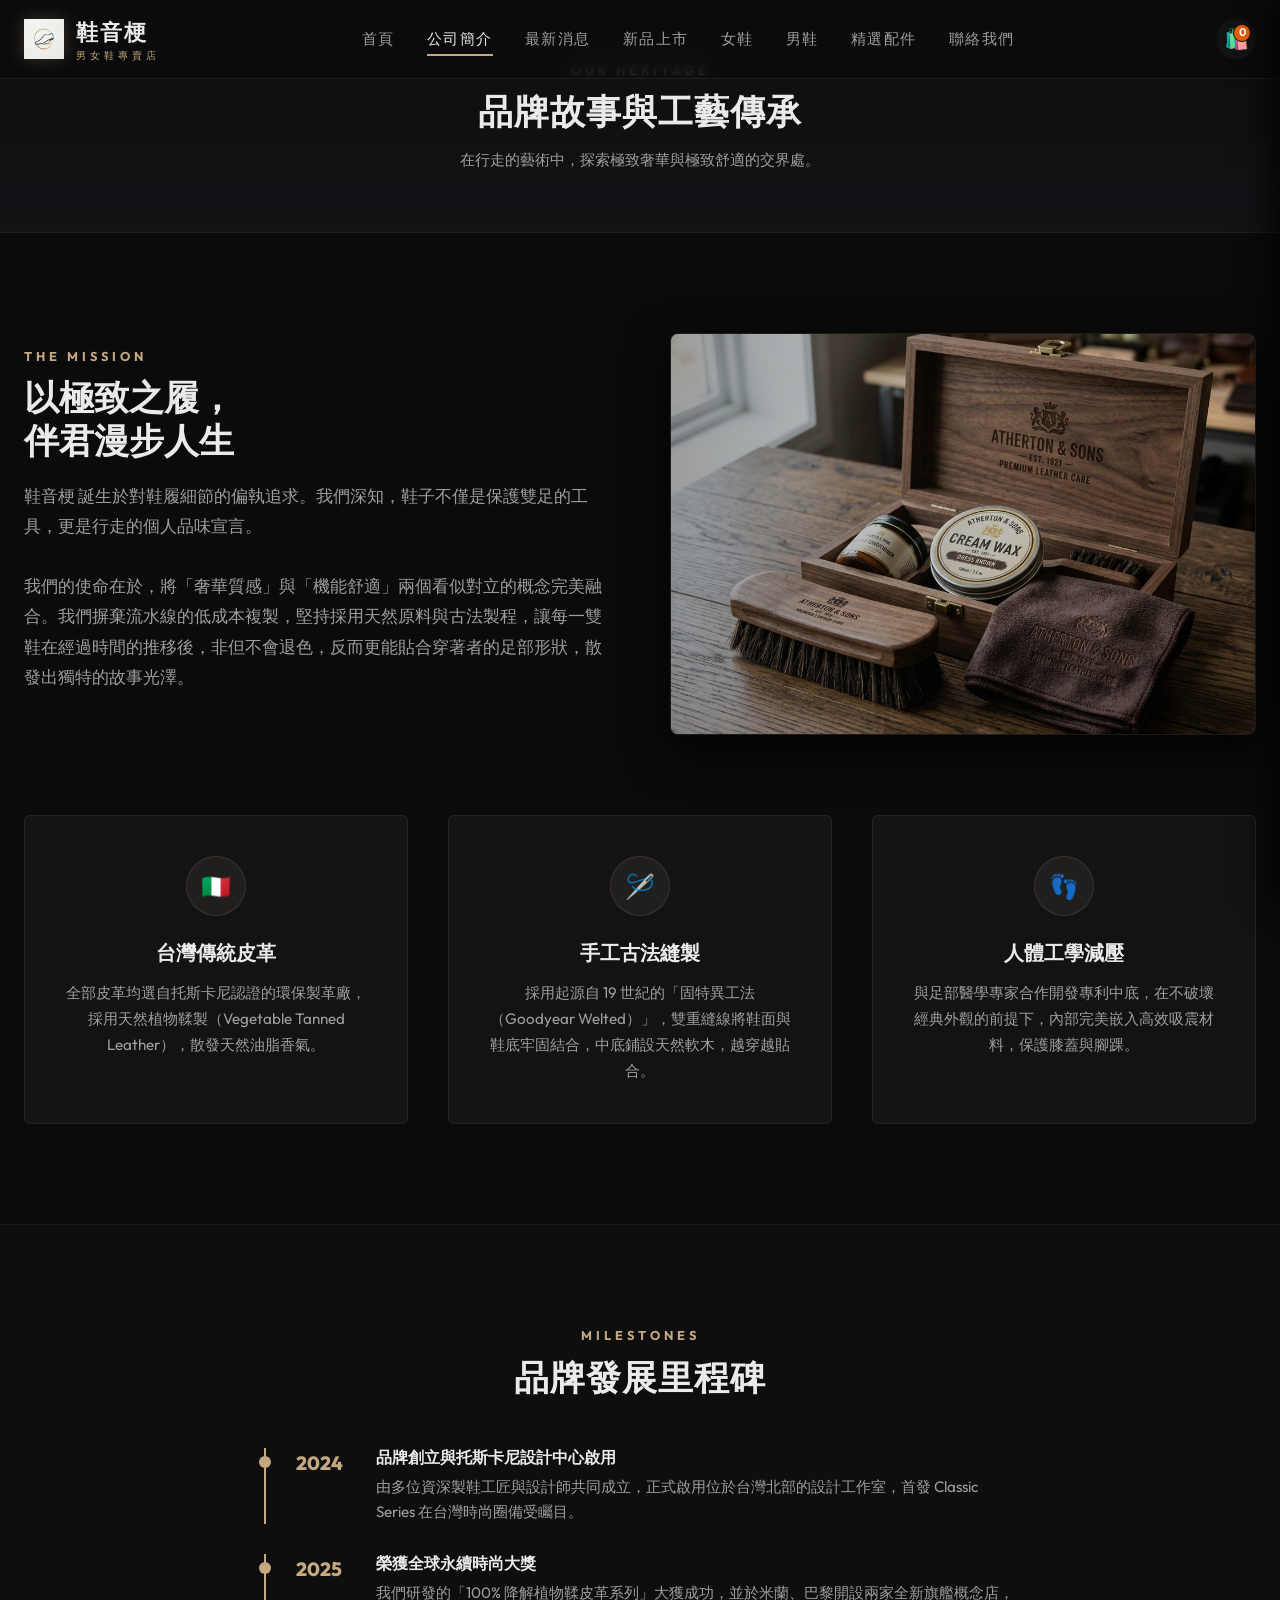
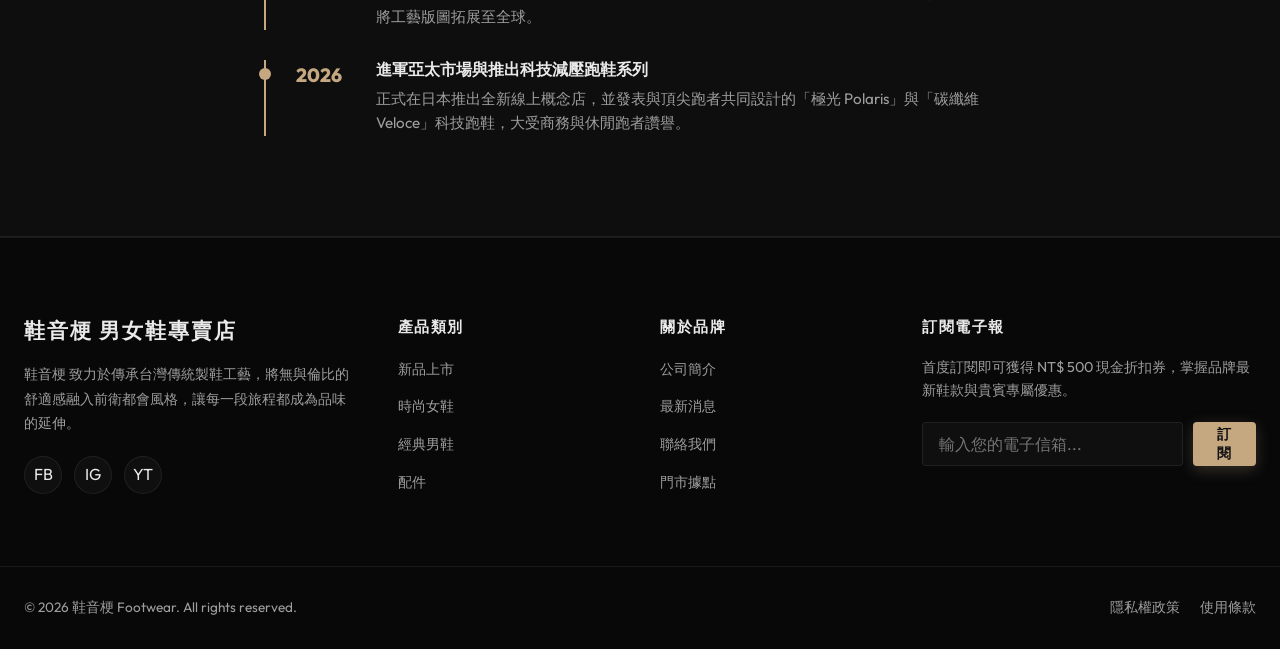
==== about.html @ 959adf64 "Add files via upload" ====
<!DOCTYPE html>
<html lang="zh-TW">
<head>
  <meta charset="UTF-8">
  <meta name="viewport" content="width=device-width, initial-scale=1.0">
  <title>品牌故事 | 鞋音梗 男女鞋專賣店</title>
  <meta name="description" content="探索 鞋音梗 的品牌傳奇，了解我們如何將數百年的傳統手工製鞋藝術與現代符合人體工學的設計相結合。">
  <link rel="stylesheet" href="assets/css/style.css">
</head>
<body>

  <!-- Floating Glass Header -->
  <header>
    <div class="nav-container">
      <a href="index.html" class="logo-link">
        <img src="assets/images/logo.png" alt="鞋音梗 Logo" class="logo-img">
        <div>
          <span class="logo-text">鞋音梗</span>
          <span class="logo-sub">男女鞋專賣店</span>
        </div>
      </a>

      <!-- Mobile Hamburger Toggle -->
      <div class="menu-toggle" id="mobile-toggle">
        <span></span>
        <span></span>
        <span></span>
      </div>

      <!-- Nav Links -->
      <nav class="nav-menu">
        <div class="nav-item"><a href="index.html">首頁</a></div>
        <div class="nav-item active"><a href="about.html">公司簡介</a></div>
        <div class="nav-item"><a href="news.html">最新消息</a></div>
        <div class="nav-item"><a href="new-arrivals.html">新品上市</a></div>
        <div class="nav-item"><a href="womens.html">女鞋</a></div>
        <div class="nav-item"><a href="mens.html">男鞋</a></div>
        <div class="nav-item"><a href="accessories.html">精選配件</a></div>
        <div class="nav-item"><a href="contact.html">聯絡我們</a></div>
      </nav>

      <!-- Cart Trigger -->
      <div class="nav-actions">
        <a href="#" class="nav-icon" id="cart-icon-btn" title="購物車">
          <span>🛍️</span>
          <span class="cart-count">0</span>
        </a>
      </div>
    </div>
  </header>

  <!-- Page Banner -->
  <section class="page-banner">
    <div class="container">
      <span class="section-tag">OUR HERITAGE</span>
      <h1 class="section-title">品牌故事與工藝傳承</h1>
      <p class="section-desc" style="max-width: 700px; margin: 15px auto 0;">在行走的藝術中，探索極致奢華與極致舒適的交界處。</p>
    </div>
  </section>

  <!-- Detailed Story Section -->
  <section class="section">
    <div class="container">
      <div class="story-split" style="margin-bottom: 80px;">
        <div class="story-content">
          <span class="section-tag">THE MISSION</span>
          <h2 style="font-size: 2.2rem; font-weight: 800; margin-bottom: 20px;">以極致之履，<br>伴君漫步人生</h2>
          <p class="story-text">
            鞋音梗 誕生於對鞋履細節的偏執追求。我們深知，鞋子不僅是保護雙足的工具，更是行走的個人品味宣言。
          </p>
          <p class="story-text">
            我們的使命在於，將「奢華質感」與「機能舒適」兩個看似對立的概念完美融合。我們摒棄流水線的低成本複製，堅持採用天然原料與古法製程，讓每一雙鞋在經過時間的推移後，非但不會退色，反而更能貼合穿著者的足部形狀，散發出獨特的故事光澤。
          </p>
        </div>
        <div class="story-img-frame">
          <img src="assets/images/acc_2.png" alt="Leather Care Kit Details" style="width: 100%; height: 400px; object-fit: cover;">
        </div>
      </div>

      <!-- Feature Grid -->
      <div class="about-features">
        <div class="feature-box">
          <div class="feature-icon-wrapper">🇮🇹</div>
          <h4>台灣傳統皮革</h4>
          <p>全部皮革均選自托斯卡尼認證的環保製革廠，採用天然植物鞣製（Vegetable Tanned Leather），散發天然油脂香氣。</p>
        </div>
        <div class="feature-box">
          <div class="feature-icon-wrapper">🪡</div>
          <h4>手工古法縫製</h4>
          <p>採用起源自 19 世紀的「固特異工法（Goodyear Welted）」，雙重縫線將鞋面與鞋底牢固結合，中底鋪設天然軟木，越穿越貼合。</p>
        </div>
        <div class="feature-box">
          <div class="feature-icon-wrapper">👣</div>
          <h4>人體工學減壓</h4>
          <p>與足部醫學專家合作開發專利中底，在不破壞經典外觀的前提下，內部完美嵌入高效吸震材料，保護膝蓋與腳踝。</p>
        </div>
      </div>
    </div>
  </section>

  <!-- Milestones / Timeline -->
  <section class="section" style="background-color: rgba(255,255,255,0.01);">
    <div class="container" style="max-width: 800px;">
      <div class="section-header">
        <span class="section-tag">MILESTONES</span>
        <h2 class="section-title">品牌發展里程碑</h2>
      </div>
      <div style="display: flex; flex-direction: column; gap: 30px; margin-top: 50px;">
        <div style="display: grid; grid-template-columns: 80px 1fr; border-left: 2px solid var(--primary); padding-left: 30px; position: relative;">
          <div style="position: absolute; width: 12px; height: 12px; border-radius: 50%; background-color: var(--primary); left: -7px; top: 8px;"></div>
          <div style="font-weight: 800; font-size: 1.2rem; color: var(--primary);">2024</div>
          <div>
            <h4 style="margin-bottom: 8px;">品牌創立與托斯卡尼設計中心啟用</h4>
            <p style="color: var(--text-muted); font-size: 0.95rem;">由多位資深製鞋工匠與設計師共同成立，正式啟用位於台灣北部的設計工作室，首發 Classic Series 在台灣時尚圈備受矚目。</p>
          </div>
        </div>
        <div style="display: grid; grid-template-columns: 80px 1fr; border-left: 2px solid var(--primary); padding-left: 30px; position: relative;">
          <div style="position: absolute; width: 12px; height: 12px; border-radius: 50%; background-color: var(--primary); left: -7px; top: 8px;"></div>
          <div style="font-weight: 800; font-size: 1.2rem; color: var(--primary);">2025</div>
          <div>
            <h4 style="margin-bottom: 8px;">榮獲全球永續時尚大獎</h4>
            <p style="color: var(--text-muted); font-size: 0.95rem;">我們研發的「100% 降解植物鞣皮革系列」大獲成功，並於米蘭、巴黎開設兩家全新旗艦概念店，將工藝版圖拓展至全球。</p>
          </div>
        </div>
        <div style="display: grid; grid-template-columns: 80px 1fr; border-left: 2px solid var(--primary); padding-left: 30px; position: relative;">
          <div style="position: absolute; width: 12px; height: 12px; border-radius: 50%; background-color: var(--primary); left: -7px; top: 8px;"></div>
          <div style="font-weight: 800; font-size: 1.2rem; color: var(--primary);">2026</div>
          <div>
            <h4 style="margin-bottom: 8px;">進軍亞太市場與推出科技減壓跑鞋系列</h4>
            <p style="color: var(--text-muted); font-size: 0.95rem;">正式在日本推出全新線上概念店，並發表與頂尖跑者共同設計的「極光 Polaris」與「碳纖維 Veloce」科技跑鞋，大受商務與休閒跑者讚譽。</p>
          </div>
        </div>
      </div>
    </div>
  </section>

  <!-- Shopping Cart Drawer -->
  <div class="cart-drawer-overlay" id="cart-drawer-overlay"></div>
  <div class="cart-drawer" id="cart-drawer">
    <div class="cart-drawer-header">
      <div class="cart-drawer-title">
        <span>🛍️</span> 我的購物車
      </div>
      <button class="cart-close-btn" id="cart-close">&times;</button>
    </div>
    <div class="cart-drawer-items">
      <!-- Items will load dynamically -->
    </div>
    <div class="cart-drawer-footer">
      <div class="cart-summary-row">
        <span>小計</span>
        <span class="cart-summary-total">NT$ 0</span>
      </div>
      <button class="btn btn-primary" onclick="alert('感謝您的訂購！')">前往結帳</button>
    </div>
  </div>

  <!-- Footer -->
  <footer>
    <div class="footer-grid">
      <div class="footer-brand">
        <h4>鞋音梗 男女鞋專賣店</h4>
        <p>鞋音梗 致力於傳承台灣傳統製鞋工藝，將無與倫比的舒適感融入前衛都會風格，讓每一段旅程都成為品味的延伸。</p>
        <div class="footer-socials">
          <a href="#" class="social-link">FB</a>
          <a href="#" class="social-link">IG</a>
          <a href="#" class="social-link">YT</a>
        </div>
      </div>
      <div class="footer-links">
        <h5>產品類別</h5>
        <ul>
          <li><a href="new-arrivals.html">新品上市</a></li>
          <li><a href="womens.html">時尚女鞋</a></li>
          <li><a href="mens.html">經典男鞋</a></li>
          <li><a href="accessories.html">配件</a></li>
        </ul>
      </div>
      <div class="footer-links">
        <h5>關於品牌</h5>
        <ul>
          <li><a href="about.html">公司簡介</a></li>
          <li><a href="news.html">最新消息</a></li>
          <li><a href="contact.html">聯絡我們</a></li>
          <li><a href="#">門市據點</a></li>
        </ul>
      </div>
      <div class="footer-newsletter">
        <h5>訂閱電子報</h5>
        <p>首度訂閱即可獲得 NT$ 500 現金折扣券，掌握品牌最新鞋款與貴賓專屬優惠。</p>
        <form class="newsletter-form" onsubmit="event.preventDefault(); alert('感謝您的訂閱！已發送 500 元優惠券至您的信箱。');">
          <input type="email" placeholder="輸入您的電子信箱..." class="form-control" required>
          <button type="submit" class="btn btn-primary">訂閱</button>
        </form>
      </div>
    </div>
    <div class="footer-bottom">
      <p>&copy; 2026 鞋音梗 Footwear. All rights reserved.</p>
      <div class="footer-bottom-links">
        <a href="#">隱私權政策</a>
        <a href="#">使用條款</a>
      </div>
    </div>
  </footer>

  <!-- Scripts -->
  <script src="assets/js/data.js"></script>
  <script src="assets/js/main.js"></script>
</body>
</html>
---- assets/css/style.css ----
/* Import Google Fonts */
@import url('https://fonts.googleapis.com/css2?family=Outfit:wght@300;400;500;600;700;800&family=Playfair+Display:ital,wght@0,400;0,600;0,700;1,400&display=swap');

/* CSS Variables for Premium Design */
:root {
  --primary: #C5A880; /* Premium Sand Gold */
  --primary-hover: #D8BD99;
  --secondary: #1E1E24;
  --accent: #E85D04; /* Bright Coral/Orange */
  
  /* Dark Theme Default */
  --bg-main: #0B0B0C;
  --bg-card: #131316;
  --bg-nav: rgba(11, 11, 12, 0.75);
  --text-main: #EAEAEA;
  --text-muted: #9E9E9E;
  --text-inverse: #121214;
  --border-color: rgba(255, 255, 255, 0.07);
  --shadow-sm: 0 2px 8px rgba(0, 0, 0, 0.5);
  --shadow-md: 0 8px 24px rgba(0, 0, 0, 0.7);
  --shadow-lg: 0 16px 48px rgba(0, 0, 0, 0.9);
  --glass-bg: rgba(255, 255, 255, 0.03);
  --glass-border: rgba(255, 255, 255, 0.05);
  --glow-color: rgba(197, 168, 128, 0.25);
  
  --transition-fast: 0.2s cubic-bezier(0.4, 0, 0.2, 1);
  --transition-normal: 0.4s cubic-bezier(0.4, 0, 0.2, 1);
  --transition-slow: 0.6s cubic-bezier(0.4, 0, 0.2, 1);
  
  --font-serif: 'Playfair Display', Georgia, serif;
  --font-sans: 'Outfit', -apple-system, BlinkMacSystemFont, "Segoe UI", Roboto, sans-serif;
  --max-width: 1280px;
}

/* Light Theme overrides (if requested, but luxury dark is our core style) */
[data-theme="light"] {
  --bg-main: #F8F9FA;
  --bg-card: #FFFFFF;
  --bg-nav: rgba(248, 249, 250, 0.85);
  --text-main: #1C1C1E;
  --text-muted: #6E6E73;
  --text-inverse: #FFFFFF;
  --border-color: rgba(0, 0, 0, 0.08);
  --shadow-sm: 0 2px 8px rgba(0, 0, 0, 0.05);
  --shadow-md: 0 8px 24px rgba(0, 0, 0, 0.08);
  --shadow-lg: 0 16px 48px rgba(0, 0, 0, 0.12);
  --glass-bg: rgba(0, 0, 0, 0.02);
  --glass-border: rgba(0, 0, 0, 0.04);
  --glow-color: rgba(197, 168, 128, 0.15);
}

/* Global Reset & Base Styles */
* {
  margin: 0;
  padding: 0;
  box-sizing: border-box;
}

html {
  scroll-behavior: smooth;
  font-size: 16px;
}

body {
  font-family: var(--font-sans);
  background-color: var(--bg-main);
  color: var(--text-main);
  line-height: 1.6;
  overflow-x: hidden;
  transition: background-color var(--transition-normal), color var(--transition-normal);
}

a {
  text-decoration: none;
  color: inherit;
  transition: color var(--transition-fast);
}

ul {
  list-style: none;
}

img {
  max-width: 100%;
  height: auto;
  display: block;
}

button, input, textarea, select {
  font-family: inherit;
  font-size: inherit;
  background: none;
  border: none;
  color: inherit;
  outline: none;
}

button {
  cursor: pointer;
}

/* Typography Utilities */
h1, h2, h3, h4, h5, h6 {
  font-family: var(--font-sans);
  font-weight: 700;
  line-height: 1.2;
}

.font-serif {
  font-family: var(--font-serif);
}

.text-gradient {
  background: linear-gradient(135deg, #FFF 0%, var(--primary) 100%);
  -webkit-background-clip: text;
  -webkit-text-fill-color: transparent;
}

/* Header & Navigation */
header {
  position: fixed;
  top: 0;
  left: 0;
  width: 100%;
  z-index: 1000;
  background-color: var(--bg-nav);
  backdrop-filter: blur(12px);
  -webkit-backdrop-filter: blur(12px);
  border-bottom: 1px solid var(--border-color);
  transition: padding var(--transition-normal), background-color var(--transition-normal);
}

header.scrolled {
  padding: 10px 0;
  background-color: rgba(11, 11, 12, 0.95);
  box-shadow: var(--shadow-sm);
}

.nav-container {
  max-width: var(--max-width);
  margin: 0 auto;
  padding: 15px 24px;
  display: flex;
  justify-content: space-between;
  align-items: center;
}

.logo-link {
  display: flex;
  align-items: center;
  gap: 12px;
}

.logo-img {
  height: 40px;
  width: auto;
  filter: drop-shadow(0 0 8px var(--glow-color));
}

.logo-text {
  font-size: 1.4rem;
  font-weight: 800;
  letter-spacing: 2px;
  text-transform: uppercase;
}

.logo-sub {
  font-size: 0.6rem;
  color: var(--primary);
  display: block;
  letter-spacing: 4px;
  font-weight: 500;
  margin-top: -3px;
}

.nav-menu {
  display: flex;
  gap: 32px;
}

.nav-item a {
  font-weight: 500;
  font-size: 0.95rem;
  text-transform: uppercase;
  letter-spacing: 1.5px;
  position: relative;
  padding: 8px 0;
  color: var(--text-muted);
}

.nav-item a:hover,
.nav-item.active a {
  color: var(--text-main);
}

.nav-item a::after {
  content: '';
  position: absolute;
  bottom: 0;
  left: 0;
  width: 0;
  height: 2px;
  background-color: var(--primary);
  transition: width var(--transition-normal);
}

.nav-item a:hover::after,
.nav-item.active a::after {
  width: 100%;
}

.nav-actions {
  display: flex;
  align-items: center;
  gap: 20px;
}

.nav-icon {
  font-size: 1.25rem;
  color: var(--text-main);
  transition: color var(--transition-fast), transform var(--transition-fast);
  position: relative;
  display: flex;
  align-items: center;
  justify-content: center;
  width: 40px;
  height: 40px;
  border-radius: 50%;
  background-color: rgba(255, 255, 255, 0.03);
}

.nav-icon:hover {
  color: var(--primary);
  transform: translateY(-2px);
  background-color: rgba(255, 255, 255, 0.08);
}

.cart-count {
  position: absolute;
  top: 5px;
  right: 5px;
  background-color: var(--accent);
  color: #FFF;
  font-size: 0.7rem;
  font-weight: 700;
  width: 18px;
  height: 18px;
  border-radius: 50%;
  display: flex;
  align-items: center;
  justify-content: center;
  border: 1px solid var(--bg-main);
}

/* Hamburger Menu Icon */
.menu-toggle {
  display: none;
  flex-direction: column;
  gap: 6px;
  cursor: pointer;
  z-index: 1001;
}

.menu-toggle span {
  width: 28px;
  height: 2px;
  background-color: var(--text-main);
  transition: all var(--transition-normal);
}

/* Main Content Wrapper */
main {
  margin-top: 80px; /* Header height offset */
  min-height: calc(100vh - 80px - 350px);
}

/* Button Component */
.btn {
  display: inline-flex;
  align-items: center;
  justify-content: center;
  gap: 10px;
  padding: 12px 28px;
  border-radius: 4px;
  font-weight: 600;
  font-size: 0.9rem;
  letter-spacing: 1.5px;
  text-transform: uppercase;
  transition: all var(--transition-normal);
  position: relative;
  overflow: hidden;
  z-index: 1;
}

.btn-primary {
  background-color: var(--primary);
  color: var(--text-inverse);
  box-shadow: 0 4px 15px var(--glow-color);
}

.btn-primary:hover {
  background-color: var(--primary-hover);
  transform: translateY(-2px);
  box-shadow: 0 8px 25px var(--glow-color);
}

.btn-secondary {
  border: 1px solid var(--border-color);
  background-color: rgba(255, 255, 255, 0.02);
  color: var(--text-main);
}

.btn-secondary:hover {
  border-color: var(--primary);
  background-color: rgba(197, 168, 128, 0.05);
  transform: translateY(-2px);
}

.btn-outline {
  border: 1.5px solid var(--primary);
  color: var(--primary);
}

.btn-outline:hover {
  background-color: var(--primary);
  color: var(--text-inverse);
  transform: translateY(-2px);
}

/* Section Title Layout */
.section-header {
  text-align: center;
  margin-bottom: 50px;
}

.section-tag {
  color: var(--primary);
  font-size: 0.8rem;
  font-weight: 700;
  letter-spacing: 4px;
  text-transform: uppercase;
  margin-bottom: 10px;
  display: block;
}

.section-title {
  font-size: 2.2rem;
  font-weight: 800;
  letter-spacing: 1px;
}

.section-desc {
  color: var(--text-muted);
  max-width: 600px;
  margin: 15px auto 0;
  font-size: 0.95rem;
}

/* HERO BANNER SECTION (首頁) */
.hero {
  min-height: 85vh;
  position: relative;
  display: flex;
  align-items: center;
  overflow: hidden;
  background: radial-gradient(circle at 70% 30%, rgba(197, 168, 128, 0.1) 0%, rgba(11, 11, 12, 0) 60%),
              radial-gradient(circle at 10% 80%, rgba(232, 93, 4, 0.05) 0%, rgba(11, 11, 12, 0) 50%);
  padding: 60px 0;
}

.hero-container {
  max-width: var(--max-width);
  margin: 0 auto;
  padding: 0 24px;
  display: grid;
  grid-template-columns: 1.1fr 0.9fr;
  align-items: center;
  gap: 40px;
  width: 100%;
}

.hero-content {
  z-index: 10;
}

.hero-tag {
  display: inline-flex;
  align-items: center;
  gap: 8px;
  padding: 6px 16px;
  border-radius: 50px;
  background-color: rgba(197, 168, 128, 0.08);
  border: 1px solid rgba(197, 168, 128, 0.15);
  color: var(--primary);
  font-size: 0.8rem;
  font-weight: 600;
  letter-spacing: 1px;
  margin-bottom: 24px;
}

.hero-title {
  font-size: 3.8rem;
  line-height: 1.1;
  margin-bottom: 24px;
  font-weight: 800;
}

.hero-desc {
  color: var(--text-muted);
  font-size: 1.1rem;
  margin-bottom: 40px;
  max-width: 500px;
  line-height: 1.7;
}

.hero-actions {
  display: flex;
  gap: 20px;
}

.hero-visual {
  position: relative;
  display: flex;
  justify-content: center;
  align-items: center;
}

.hero-glow-ring {
  position: absolute;
  width: 450px;
  height: 450px;
  border-radius: 50%;
  background: radial-gradient(circle, var(--glow-color) 0%, rgba(11, 11, 12, 0) 70%);
  filter: blur(20px);
  z-index: 1;
  animation: pulse-glow 8s infinite alternate;
}

@keyframes pulse-glow {
  0% { transform: scale(0.9); opacity: 0.6; }
  100% { transform: scale(1.1); opacity: 0.9; }
}

.hero-image-wrapper {
  z-index: 2;
  position: relative;
  transform: rotate(-10deg) translateY(0);
  animation: float-hero 5s ease-in-out infinite alternate;
}

.hero-img {
  max-width: 100%;
  width: 420px;
  filter: drop-shadow(0 20px 50px rgba(0,0,0,0.8));
}

@keyframes float-hero {
  0% { transform: rotate(-8deg) translateY(-10px); }
  100% { transform: rotate(-12deg) translateY(10px); }
}

/* PRODUCT CARD GRID (商品網格) */
.product-grid {
  display: grid;
  grid-template-columns: repeat(auto-fill, minmax(280px, 1fr));
  gap: 30px;
  max-width: var(--max-width);
  margin: 0 auto;
  padding: 0 24px;
}

.product-card {
  background-color: var(--bg-card);
  border: 1px solid var(--border-color);
  border-radius: 6px;
  overflow: hidden;
  transition: transform var(--transition-normal), border-color var(--transition-normal), box-shadow var(--transition-normal);
  position: relative;
  display: flex;
  flex-direction: column;
}

.product-card:hover {
  transform: translateY(-8px);
  border-color: var(--primary);
  box-shadow: 0 12px 30px rgba(0, 0, 0, 0.4), 0 0 15px var(--glow-color);
}

.card-img-wrapper {
  position: relative;
  overflow: hidden;
  aspect-ratio: 1 / 1;
  background-color: rgba(255, 255, 255, 0.02);
  display: flex;
  align-items: center;
  justify-content: center;
}

.card-img {
  width: 100%;
  height: 100%;
  object-fit: cover;
  transition: transform var(--transition-slow);
}

.product-card:hover .card-img {
  transform: scale(1.08);
}

.card-badges {
  position: absolute;
  top: 15px;
  left: 15px;
  display: flex;
  flex-direction: column;
  gap: 8px;
  z-index: 5;
}

.badge {
  padding: 4px 10px;
  border-radius: 3px;
  font-size: 0.75rem;
  font-weight: 700;
  text-transform: uppercase;
  letter-spacing: 1px;
}

.badge-new {
  background-color: var(--primary);
  color: var(--text-inverse);
}

.badge-discount {
  background-color: var(--accent);
  color: #FFF;
}

.card-actions-overlay {
  position: absolute;
  bottom: 0;
  left: 0;
  width: 100%;
  padding: 20px;
  background: linear-gradient(to top, rgba(11, 11, 12, 0.9) 0%, rgba(11, 11, 12, 0) 100%);
  display: flex;
  justify-content: center;
  gap: 12px;
  transform: translateY(100%);
  transition: transform var(--transition-normal);
  z-index: 5;
}

.product-card:hover .card-actions-overlay {
  transform: translateY(0);
}

.card-btn {
  width: 44px;
  height: 44px;
  border-radius: 40px;
  background-color: var(--bg-card);
  border: 1px solid var(--border-color);
  display: flex;
  align-items: center;
  justify-content: center;
  transition: all var(--transition-fast);
  color: var(--text-main);
}

.card-btn:hover {
  background-color: var(--primary);
  color: var(--text-inverse);
  border-color: var(--primary);
  transform: scale(1.1);
}

.card-info {
  padding: 20px;
  display: flex;
  flex-direction: column;
  flex-grow: 1;
}

.card-category {
  font-size: 0.75rem;
  color: var(--primary);
  text-transform: uppercase;
  letter-spacing: 2px;
  margin-bottom: 6px;
  font-weight: 600;
}

.card-title {
  font-size: 1.15rem;
  font-weight: 600;
  margin-bottom: 8px;
  line-height: 1.3;
  display: -webkit-box;
  -webkit-line-clamp: 1;
  -webkit-box-orient: vertical;
  overflow: hidden;
}

.card-price-row {
  display: flex;
  align-items: center;
  gap: 10px;
  margin-top: auto;
}

.price {
  font-weight: 700;
  font-size: 1.1rem;
  color: var(--text-main);
}

.price-original {
  text-decoration: line-through;
  color: var(--text-muted);
  font-size: 0.85rem;
}

/* SECTION CONTAINER (通用版面容器) */
.section {
  padding: 100px 0;
  border-bottom: 1px solid var(--border-color);
}

.container {
  max-width: var(--max-width);
  margin: 0 auto;
  padding: 0 24px;
}

/* FEATURE BRAND STORY (品牌故事亮點) */
.story-split {
  display: grid;
  grid-template-columns: 1fr 1fr;
  align-items: center;
  gap: 60px;
}

.story-img-frame {
  position: relative;
  border-radius: 8px;
  overflow: hidden;
  box-shadow: var(--shadow-lg);
  border: 1px solid var(--border-color);
}

.story-img-frame::after {
  content: '';
  position: absolute;
  top: 0;
  left: 0;
  width: 100%;
  height: 100%;
  background: linear-gradient(to right, rgba(11, 11, 12, 0.4), transparent);
}

.story-content h3 {
  font-size: 2rem;
  font-family: var(--font-serif);
  margin-bottom: 20px;
}

.story-text {
  color: var(--text-muted);
  margin-bottom: 30px;
  font-size: 1.05rem;
  line-height: 1.8;
}

.story-stats {
  display: grid;
  grid-template-columns: repeat(3, 1fr);
  gap: 20px;
  border-top: 1px solid var(--border-color);
  padding-top: 30px;
}

.stat-num {
  font-size: 2.2rem;
  font-weight: 800;
  color: var(--primary);
  line-height: 1;
  margin-bottom: 5px;
}

.stat-label {
  font-size: 0.8rem;
  color: var(--text-muted);
  text-transform: uppercase;
  letter-spacing: 1.5px;
}

/* NEWS PAGE / SECTION (最新消息) */
.news-grid {
  display: grid;
  grid-template-columns: repeat(auto-fill, minmax(350px, 1fr));
  gap: 30px;
}

.news-card {
  background-color: var(--bg-card);
  border: 1px solid var(--border-color);
  border-radius: 6px;
  overflow: hidden;
  transition: border-color var(--transition-normal), box-shadow var(--transition-normal);
}

.news-card:hover {
  border-color: var(--primary);
  box-shadow: var(--shadow-md);
}

.news-img-wrapper {
  overflow: hidden;
  aspect-ratio: 16 / 9;
}

.news-img {
  width: 100%;
  height: 100%;
  object-fit: cover;
  transition: transform var(--transition-slow);
}

.news-card:hover .news-img {
  transform: scale(1.05);
}

.news-content {
  padding: 24px;
}

.news-date {
  font-size: 0.8rem;
  color: var(--primary);
  font-weight: 600;
  letter-spacing: 1px;
  margin-bottom: 10px;
  display: block;
}

.news-title {
  font-size: 1.3rem;
  margin-bottom: 12px;
  line-height: 1.4;
  font-weight: 700;
}

.news-title a:hover {
  color: var(--primary);
}

.news-excerpt {
  color: var(--text-muted);
  font-size: 0.95rem;
  margin-bottom: 20px;
  display: -webkit-box;
  -webkit-line-clamp: 2;
  -webkit-box-orient: vertical;
  overflow: hidden;
}

.news-more {
  display: inline-flex;
  align-items: center;
  gap: 8px;
  font-weight: 600;
  font-size: 0.85rem;
  letter-spacing: 1px;
  color: var(--primary);
  text-transform: uppercase;
}

.news-more:hover {
  color: var(--primary-hover);
}

/* CONTACT PAGE (聯絡我們) */
.contact-split {
  display: grid;
  grid-template-columns: 0.9fr 1.1fr;
  gap: 60px;
}

.contact-info-panel {
  display: flex;
  flex-direction: column;
  gap: 40px;
}

.info-item {
  display: flex;
  gap: 20px;
}

.info-icon {
  width: 50px;
  height: 50px;
  border-radius: 50%;
  background-color: rgba(197, 168, 128, 0.08);
  border: 1px solid rgba(197, 168, 128, 0.15);
  display: flex;
  align-items: center;
  justify-content: center;
  color: var(--primary);
  font-size: 1.3rem;
  flex-shrink: 0;
}

.info-details h4 {
  font-size: 1.1rem;
  font-weight: 600;
  margin-bottom: 8px;
}

.info-details p, .info-details a {
  color: var(--text-muted);
  font-size: 0.95rem;
}

.info-details a:hover {
  color: var(--primary);
}

.contact-form-wrapper {
  background-color: var(--bg-card);
  border: 1px solid var(--border-color);
  padding: 40px;
  border-radius: 8px;
  box-shadow: var(--shadow-md);
}

.contact-form-wrapper h3 {
  font-size: 1.6rem;
  margin-bottom: 25px;
}

.form-group {
  margin-bottom: 20px;
}

.form-group label {
  display: block;
  font-size: 0.85rem;
  font-weight: 600;
  letter-spacing: 1px;
  text-transform: uppercase;
  margin-bottom: 8px;
  color: var(--text-muted);
}

.form-control {
  width: 100%;
  background-color: rgba(255, 255, 255, 0.03);
  border: 1px solid var(--border-color);
  border-radius: 4px;
  padding: 12px 16px;
  color: var(--text-main);
  transition: all var(--transition-fast);
}

.form-control:focus {
  border-color: var(--primary);
  background-color: rgba(255, 255, 255, 0.06);
  box-shadow: 0 0 8px var(--glow-color);
}

textarea.form-control {
  resize: vertical;
  min-height: 120px;
}

/* PRODUCT DETAIL PAGE (商品詳細頁面) */
.product-detail-container {
  display: grid;
  grid-template-columns: 1fr 1fr;
  gap: 60px;
  margin-bottom: 80px;
}

.product-gallery {
  display: flex;
  flex-direction: column;
  gap: 20px;
}

.main-image-panel {
  aspect-ratio: 1 / 1;
  background-color: var(--bg-card);
  border: 1px solid var(--border-color);
  border-radius: 8px;
  overflow: hidden;
  display: flex;
  align-items: center;
  justify-content: center;
  position: relative;
}

.main-image-panel img {
  width: 100%;
  height: 100%;
  object-fit: cover;
  transition: transform var(--transition-normal);
}

.thumbnail-row {
  display: grid;
  grid-template-columns: repeat(4, 1fr);
  gap: 15px;
}

.thumb-box {
  aspect-ratio: 1 / 1;
  border-radius: 4px;
  border: 1.5px solid var(--border-color);
  overflow: hidden;
  cursor: pointer;
  background-color: var(--bg-card);
  transition: border-color var(--transition-fast);
}

.thumb-box.active, .thumb-box:hover {
  border-color: var(--primary);
}

.thumb-box img {
  width: 100%;
  height: 100%;
  object-fit: cover;
}

.detail-info-panel {
  display: flex;
  flex-direction: column;
}

.detail-category {
  color: var(--primary);
  font-weight: 700;
  text-transform: uppercase;
  font-size: 0.85rem;
  letter-spacing: 2px;
  margin-bottom: 10px;
}

.detail-title {
  font-size: 2.5rem;
  font-weight: 800;
  margin-bottom: 15px;
  line-height: 1.2;
}

.detail-price-row {
  display: flex;
  align-items: baseline;
  gap: 15px;
  margin-bottom: 25px;
  padding-bottom: 25px;
  border-bottom: 1px solid var(--border-color);
}

.detail-price {
  font-size: 1.8rem;
  font-weight: 800;
  color: var(--text-main);
}

.detail-price-original {
  font-size: 1.2rem;
  color: var(--text-muted);
  text-decoration: line-through;
}

.detail-desc {
  font-size: 1.05rem;
  color: var(--text-muted);
  line-height: 1.8;
  margin-bottom: 30px;
}

.selection-title {
  font-size: 0.85rem;
  font-weight: 600;
  text-transform: uppercase;
  letter-spacing: 1px;
  margin-bottom: 12px;
  color: var(--text-muted);
}

.option-grid {
  display: flex;
  flex-wrap: wrap;
  gap: 10px;
  margin-bottom: 30px;
}

.size-pill {
  min-width: 50px;
  height: 44px;
  border-radius: 4px;
  border: 1px solid var(--border-color);
  display: flex;
  align-items: center;
  justify-content: center;
  font-weight: 600;
  transition: all var(--transition-fast);
  cursor: pointer;
  padding: 0 10px;
}

.size-pill.active, .size-pill:hover {
  border-color: var(--primary);
  background-color: var(--primary);
  color: var(--text-inverse);
}

.quantity-control {
  display: flex;
  align-items: center;
  border: 1px solid var(--border-color);
  border-radius: 4px;
  width: 120px;
  height: 48px;
  overflow: hidden;
}

.qty-btn {
  width: 40px;
  height: 100%;
  display: flex;
  align-items: center;
  justify-content: center;
  transition: background-color var(--transition-fast);
  font-weight: bold;
}

.qty-btn:hover {
  background-color: rgba(255, 255, 255, 0.05);
}

.qty-val {
  flex-grow: 1;
  text-align: center;
  font-weight: 600;
}

.detail-actions-row {
  display: flex;
  gap: 20px;
  margin-bottom: 40px;
}

.detail-actions-row .btn {
  flex-grow: 1;
  height: 48px;
}

/* Specifications Tab Table */
.spec-tabs {
  margin-top: 20px;
  border-top: 1px solid var(--border-color);
  padding-top: 40px;
}

.spec-tab-title {
  font-size: 1.3rem;
  font-weight: 700;
  margin-bottom: 20px;
}

.spec-table {
  width: 100%;
  border-collapse: collapse;
}

.spec-table tr {
  border-bottom: 1px solid var(--border-color);
}

.spec-table tr:last-child {
  border-bottom: none;
}

.spec-table td {
  padding: 12px 0;
  font-size: 0.95rem;
}

.spec-label {
  font-weight: 600;
  width: 30%;
  color: var(--text-muted);
}

.spec-value {
  color: var(--text-main);
}

/* PRODUCTS LIST FILTER & TOP BANNER (篩選器與商品頁 Banner) */
.page-banner {
  background-color: var(--bg-card);
  padding: 60px 0;
  text-align: center;
  border-bottom: 1px solid var(--border-color);
  background-image: linear-gradient(180deg, rgba(11,11,12,0.8) 0%, rgba(19,19,22,0.95) 100%);
}

.filter-bar {
  display: flex;
  justify-content: space-between;
  align-items: center;
  margin-bottom: 40px;
  padding: 15px 24px;
  background-color: var(--bg-card);
  border: 1px solid var(--border-color);
  border-radius: 4px;
  gap: 20px;
}

.filter-group {
  display: flex;
  align-items: center;
  gap: 15px;
}

.filter-label {
  font-size: 0.85rem;
  font-weight: 600;
  text-transform: uppercase;
  color: var(--text-muted);
}

.filter-select {
  background-color: rgba(255, 255, 255, 0.03);
  border: 1px solid var(--border-color);
  border-radius: 4px;
  padding: 8px 16px;
  color: var(--text-main);
  cursor: pointer;
  outline: none;
  font-size: 0.9rem;
}

.filter-select:focus {
  border-color: var(--primary);
}

.filter-select option {
  background-color: var(--bg-card);
  color: var(--text-main);
}

.results-count {
  font-size: 0.9rem;
  color: var(--text-muted);
}

/* ABOUT PAGE (公司簡介) */
.about-hero {
  text-align: center;
  padding: 80px 0;
  background: linear-gradient(rgba(11,11,12,0.6), rgba(11,11,12,0.6)), url('../images/logo.png') no-repeat center;
  background-size: contain;
}

.about-features {
  display: grid;
  grid-template-columns: repeat(3, 1fr);
  gap: 40px;
  margin-top: 60px;
}

.feature-box {
  background-color: var(--bg-card);
  border: 1px solid var(--border-color);
  padding: 40px;
  border-radius: 6px;
  text-align: center;
  transition: border-color var(--transition-normal);
}

.feature-box:hover {
  border-color: var(--primary);
}

.feature-icon-wrapper {
  width: 60px;
  height: 60px;
  border-radius: 50%;
  background-color: rgba(197, 168, 128, 0.08);
  border: 1px solid rgba(197, 168, 128, 0.15);
  display: flex;
  align-items: center;
  justify-content: center;
  color: var(--primary);
  font-size: 1.5rem;
  margin: 0 auto 25px;
}

.feature-box h4 {
  font-size: 1.25rem;
  margin-bottom: 15px;
}

.feature-box p {
  color: var(--text-muted);
  font-size: 0.95rem;
  line-height: 1.7;
}

/* SHOPPING CART DRAWER (側邊購物車) */
.cart-drawer {
  position: fixed;
  top: 0;
  right: 0;
  width: 420px;
  height: 100vh;
  background-color: var(--bg-card);
  z-index: 2000;
  box-shadow: -10px 0 30px rgba(0,0,0,0.8);
  border-left: 1px solid var(--border-color);
  padding: 30px;
  display: flex;
  flex-direction: column;
  transform: translateX(100%);
  transition: transform var(--transition-normal);
}

.cart-drawer.open {
  transform: translateX(0);
}

.cart-drawer-overlay {
  position: fixed;
  top: 0;
  left: 0;
  width: 100vw;
  height: 100vh;
  background-color: rgba(0,0,0,0.6);
  z-index: 1999;
  opacity: 0;
  visibility: hidden;
  transition: all var(--transition-normal);
  backdrop-filter: blur(4px);
}

.cart-drawer-overlay.open {
  opacity: 1;
  visibility: visible;
}

.cart-drawer-header {
  display: flex;
  justify-content: space-between;
  align-items: center;
  border-bottom: 1px solid var(--border-color);
  padding-bottom: 20px;
  margin-bottom: 20px;
}

.cart-drawer-title {
  font-size: 1.3rem;
  font-weight: 700;
  display: flex;
  align-items: center;
  gap: 10px;
}

.cart-close-btn {
  font-size: 1.5rem;
  color: var(--text-muted);
  transition: color var(--transition-fast);
}

.cart-close-btn:hover {
  color: var(--text-main);
}

.cart-drawer-items {
  flex-grow: 1;
  overflow-y: auto;
  margin-bottom: 20px;
  display: flex;
  flex-direction: column;
  gap: 20px;
}

.cart-empty-message {
  text-align: center;
  color: var(--text-muted);
  margin-top: 80px;
  font-size: 1rem;
}

.cart-item {
  display: flex;
  gap: 15px;
  align-items: center;
  border-bottom: 1px solid rgba(255,255,255,0.03);
  padding-bottom: 15px;
}

.cart-item-img {
  width: 70px;
  height: 70px;
  object-fit: cover;
  border-radius: 4px;
  border: 1px solid var(--border-color);
  background-color: rgba(255, 255, 255, 0.02);
}

.cart-item-details {
  flex-grow: 1;
}

.cart-item-name {
  font-weight: 600;
  font-size: 0.95rem;
  margin-bottom: 4px;
}

.cart-item-meta {
  font-size: 0.8rem;
  color: var(--text-muted);
  margin-bottom: 4px;
}

.cart-item-price {
  font-weight: 700;
  color: var(--primary);
  font-size: 0.9rem;
}

.cart-item-remove {
  color: var(--text-muted);
  font-size: 0.85rem;
  transition: color var(--transition-fast);
  cursor: pointer;
}

.cart-item-remove:hover {
  color: var(--accent);
}

.cart-drawer-footer {
  border-top: 1px solid var(--border-color);
  padding-top: 20px;
}

.cart-summary-row {
  display: flex;
  justify-content: space-between;
  font-size: 1.1rem;
  font-weight: 700;
  margin-bottom: 20px;
}

.cart-summary-total {
  color: var(--primary);
}

.cart-drawer-footer .btn {
  width: 100%;
}

/* FOOTER SECTION */
footer {
  background-color: #080809;
  border-top: 1px solid var(--border-color);
  padding: 80px 0 30px;
  color: var(--text-muted);
}

.footer-grid {
  display: grid;
  grid-template-columns: 1.2fr 0.8fr 0.8fr 1.2fr;
  gap: 40px;
  max-width: var(--max-width);
  margin: 0 auto;
  padding: 0 24px 60px;
  border-bottom: 1px solid var(--border-color);
}

.footer-brand h4 {
  font-size: 1.3rem;
  color: var(--text-main);
  text-transform: uppercase;
  letter-spacing: 2px;
  margin-bottom: 20px;
}

.footer-brand p {
  font-size: 0.9rem;
  line-height: 1.7;
  margin-bottom: 20px;
}

.footer-socials {
  display: flex;
  gap: 12px;
}

.social-link {
  width: 38px;
  height: 38px;
  border-radius: 50%;
  background-color: rgba(255, 255, 255, 0.03);
  border: 1px solid var(--border-color);
  display: flex;
  align-items: center;
  justify-content: center;
  color: var(--text-main);
  transition: all var(--transition-fast);
}

.social-link:hover {
  background-color: var(--primary);
  color: var(--text-inverse);
  border-color: var(--primary);
  transform: translateY(-3px);
}

.footer-links h5 {
  font-size: 0.95rem;
  color: var(--text-main);
  text-transform: uppercase;
  letter-spacing: 1.5px;
  margin-bottom: 20px;
}

.footer-links li {
  margin-bottom: 12px;
}

.footer-links a {
  font-size: 0.9rem;
  transition: color var(--transition-fast);
}

.footer-links a:hover {
  color: var(--primary);
  padding-left: 3px;
}

.footer-newsletter h5 {
  font-size: 0.95rem;
  color: var(--text-main);
  text-transform: uppercase;
  letter-spacing: 1.5px;
  margin-bottom: 20px;
}

.footer-newsletter p {
  font-size: 0.9rem;
  line-height: 1.6;
  margin-bottom: 20px;
}

.newsletter-form {
  display: flex;
  gap: 10px;
}

.newsletter-form .form-control {
  height: 44px;
}

.newsletter-form .btn {
  padding: 0 20px;
  height: 44px;
}

.footer-bottom {
  max-width: var(--max-width);
  margin: 0 auto;
  padding: 30px 24px 0;
  display: flex;
  justify-content: space-between;
  align-items: center;
  font-size: 0.85rem;
}

.footer-bottom-links {
  display: flex;
  gap: 20px;
}

/* RESPONSIVE DESIGN (響應式調整) */
@media (max-width: 1024px) {
  .hero-container {
    grid-template-columns: 1fr;
    text-align: center;
    padding-top: 40px;
  }
  
  .hero-content {
    display: flex;
    flex-direction: column;
    align-items: center;
  }
  
  .hero-desc {
    margin: 0 auto 40px;
  }
  
  .hero-visual {
    margin-top: 40px;
  }
  
  .story-split {
    grid-template-columns: 1fr;
    gap: 45px;
  }
  
  .contact-split {
    grid-template-columns: 1fr;
    gap: 45px;
  }
  
  .product-detail-container {
    grid-template-columns: 1fr;
    gap: 45px;
  }
  
  .footer-grid {
    grid-template-columns: 1fr 1fr;
    gap: 40px;
  }
}

@media (max-width: 768px) {
  .nav-menu {
    position: fixed;
    top: 80px;
    left: 100%;
    width: 100%;
    height: calc(100vh - 80px);
    background-color: #0b0b0c;
    flex-direction: column;
    align-items: center;
    justify-content: center;
    gap: 40px;
    z-index: 999;
    transition: left var(--transition-normal);
    border-top: 1px solid var(--border-color);
  }
  
  .nav-menu.active {
    left: 0;
  }
  
  .menu-toggle {
    display: flex;
  }
  
  /* Hamburger toggle animation active */
  .menu-toggle.active span:nth-child(1) {
    transform: rotate(45deg) translate(5px, 6px);
  }
  
  .menu-toggle.active span:nth-child(2) {
    opacity: 0;
  }
  
  .menu-toggle.active span:nth-child(3) {
    transform: rotate(-45deg) translate(5px, -6px);
  }
  
  .hero-title {
    font-size: 2.8rem;
  }
  
  .footer-grid {
    grid-template-columns: 1fr;
    text-align: center;
  }
  
  .footer-socials {
    justify-content: center;
  }
  
  .newsletter-form {
    max-width: 400px;
    margin: 0 auto;
  }
  
  .footer-bottom {
    flex-direction: column;
    gap: 15px;
    text-align: center;
  }
  
  .cart-drawer {
    width: 100%;
  }
  
  .about-features {
    grid-template-columns: 1fr;
    gap: 30px;
  }
}
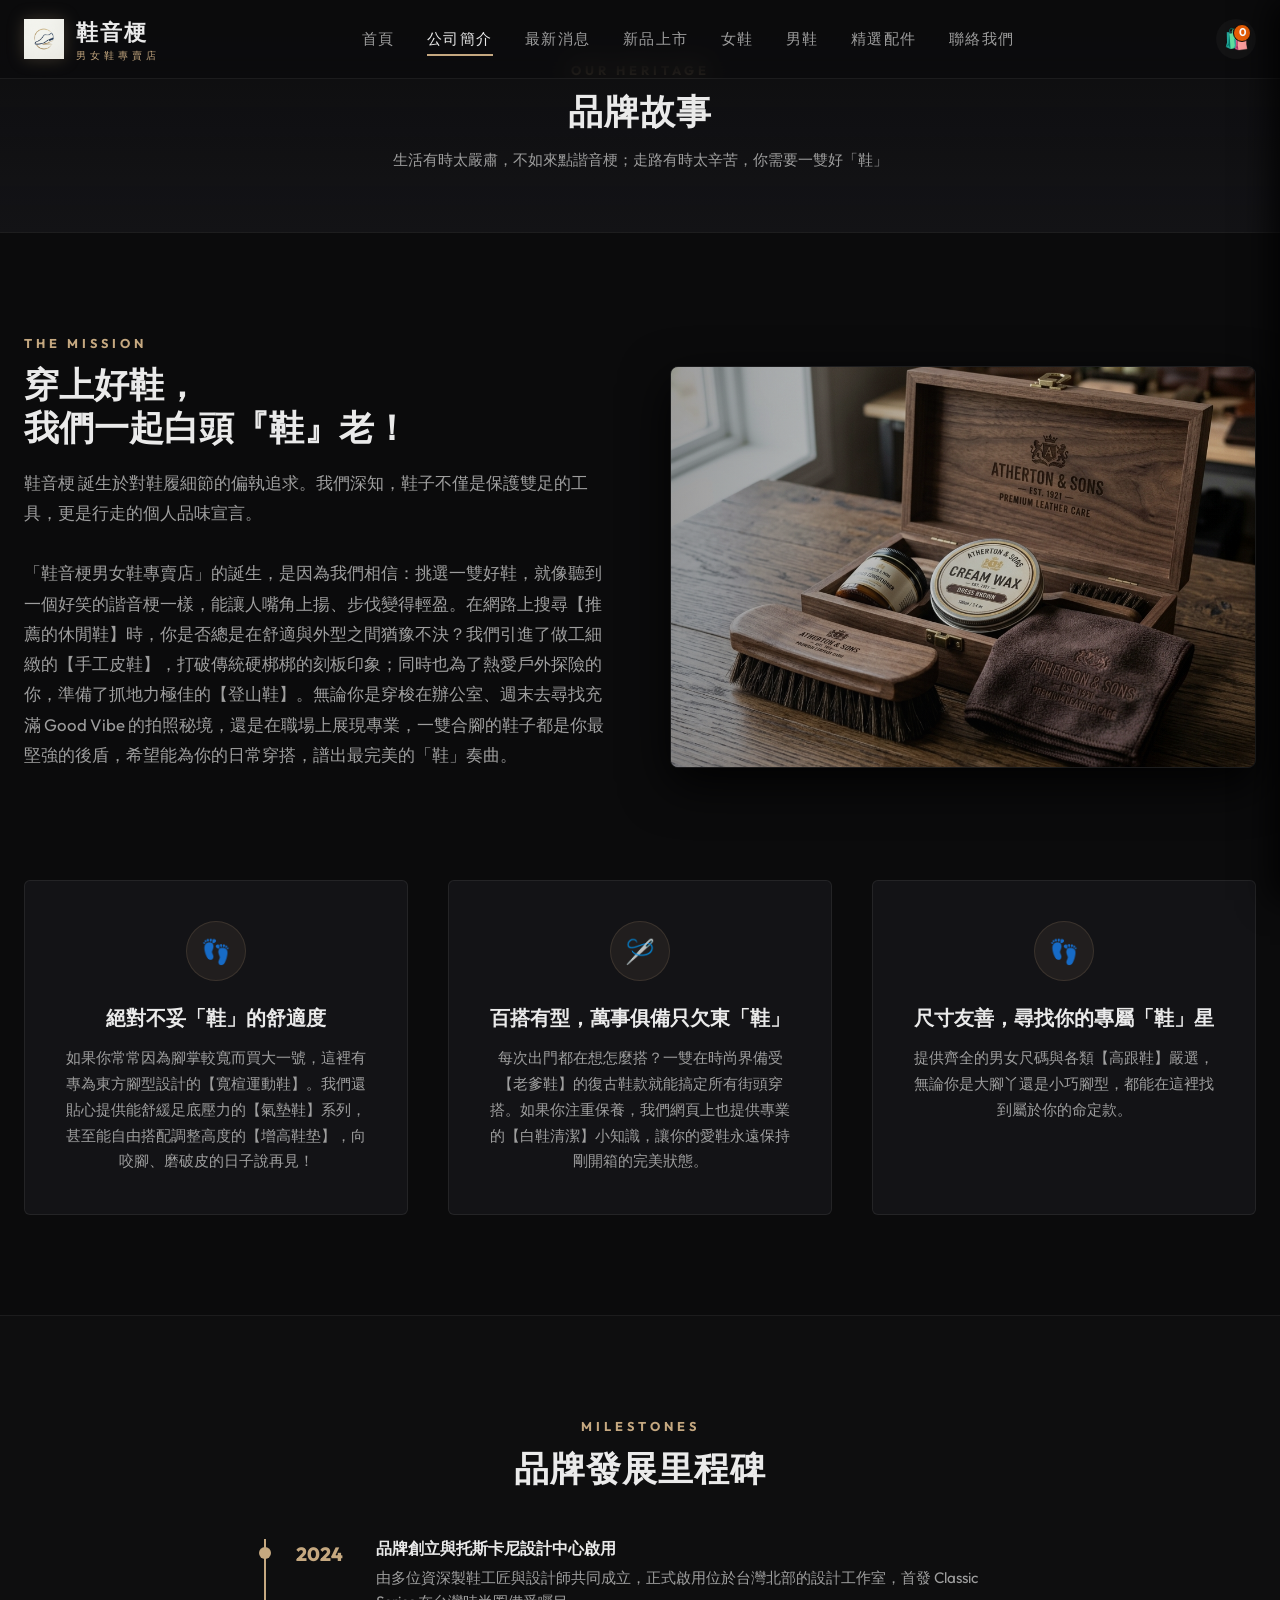
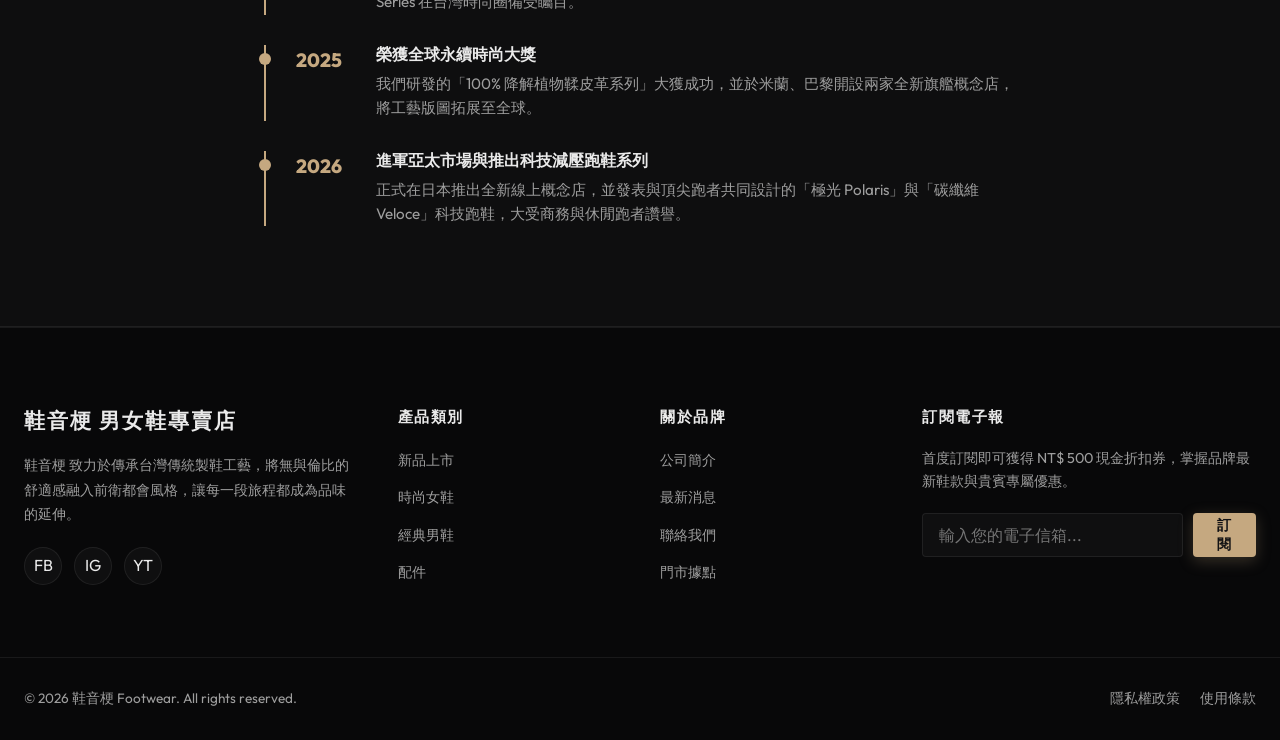
==== commit f971b47d: "Add files via upload" ====
--- a/about.html
+++ b/about.html
@@ -53,8 +53,8 @@
   <section class="page-banner">
     <div class="container">
       <span class="section-tag">OUR HERITAGE</span>
-      <h1 class="section-title">品牌故事與工藝傳承</h1>
-      <p class="section-desc" style="max-width: 700px; margin: 15px auto 0;">在行走的藝術中，探索極致奢華與極致舒適的交界處。</p>
+      <h1 class="section-title">品牌故事</h1>
+      <p class="section-desc" style="max-width: 700px; margin: 15px auto 0;">生活有時太嚴肅，不如來點諧音梗；走路有時太辛苦，你需要一雙好「鞋」</p>
     </div>
   </section>
 
@@ -64,12 +64,12 @@
       <div class="story-split" style="margin-bottom: 80px;">
         <div class="story-content">
           <span class="section-tag">THE MISSION</span>
-          <h2 style="font-size: 2.2rem; font-weight: 800; margin-bottom: 20px;">以極致之履，<br>伴君漫步人生</h2>
+          <h2 style="font-size: 2.2rem; font-weight: 800; margin-bottom: 20px;">穿上好鞋，<br>我們一起白頭『鞋』老！</h2>
           <p class="story-text">
             鞋音梗 誕生於對鞋履細節的偏執追求。我們深知，鞋子不僅是保護雙足的工具，更是行走的個人品味宣言。
           </p>
           <p class="story-text">
-            我們的使命在於，將「奢華質感」與「機能舒適」兩個看似對立的概念完美融合。我們摒棄流水線的低成本複製，堅持採用天然原料與古法製程，讓每一雙鞋在經過時間的推移後，非但不會退色，反而更能貼合穿著者的足部形狀，散發出獨特的故事光澤。
+            「鞋音梗男女鞋專賣店」的誕生，是因為我們相信：挑選一雙好鞋，就像聽到一個好笑的諧音梗一樣，能讓人嘴角上揚、步伐變得輕盈。在網路上搜尋【推薦的休閒鞋】時，你是否總是在舒適與外型之間猶豫不決？我們引進了做工細緻的【手工皮鞋】，打破傳統硬梆梆的刻板印象；同時也為了熱愛戶外探險的你，準備了抓地力極佳的【登山鞋】。無論你是穿梭在辦公室、週末去尋找充滿 Good Vibe 的拍照秘境，還是在職場上展現專業，一雙合腳的鞋子都是你最堅強的後盾，希望能為你的日常穿搭，譜出最完美的「鞋」奏曲。
           </p>
         </div>
         <div class="story-img-frame">
@@ -80,19 +80,19 @@
       <!-- Feature Grid -->
       <div class="about-features">
         <div class="feature-box">
-          <div class="feature-icon-wrapper">🇮🇹</div>
-          <h4>台灣傳統皮革</h4>
-          <p>全部皮革均選自托斯卡尼認證的環保製革廠，採用天然植物鞣製（Vegetable Tanned Leather），散發天然油脂香氣。</p>
+          <div class="feature-icon-wrapper">👣</div>
+          <h4>絕對不妥「鞋」的舒適度</h4>
+          <p>如果你常常因為腳掌較寬而買大一號，這裡有專為東方腳型設計的【寬楦運動鞋】。我們還貼心提供能舒緩足底壓力的【氣墊鞋】系列，甚至能自由搭配調整高度的【增高鞋垫】，向咬腳、磨破皮的日子說再見！</p>
         </div>
         <div class="feature-box">
           <div class="feature-icon-wrapper">🪡</div>
-          <h4>手工古法縫製</h4>
-          <p>採用起源自 19 世紀的「固特異工法（Goodyear Welted）」，雙重縫線將鞋面與鞋底牢固結合，中底鋪設天然軟木，越穿越貼合。</p>
+          <h4>百搭有型，萬事俱備只欠東「鞋」</h4>
+          <p>每次出門都在想怎麼搭？一雙在時尚界備受【老爹鞋】的復古鞋款就能搞定所有街頭穿搭。如果你注重保養，我們網頁上也提供專業的【白鞋清潔】小知識，讓你的愛鞋永遠保持剛開箱的完美狀態。</p>
         </div>
         <div class="feature-box">
           <div class="feature-icon-wrapper">👣</div>
-          <h4>人體工學減壓</h4>
-          <p>與足部醫學專家合作開發專利中底，在不破壞經典外觀的前提下，內部完美嵌入高效吸震材料，保護膝蓋與腳踝。</p>
+          <h4>尺寸友善，尋找你的專屬「鞋」星</h4>
+          <p>提供齊全的男女尺碼與各類【高跟鞋】嚴選，無論你是大腳丫還是小巧腳型，都能在這裡找到屬於你的命定款。</p>
         </div>
       </div>
     </div>
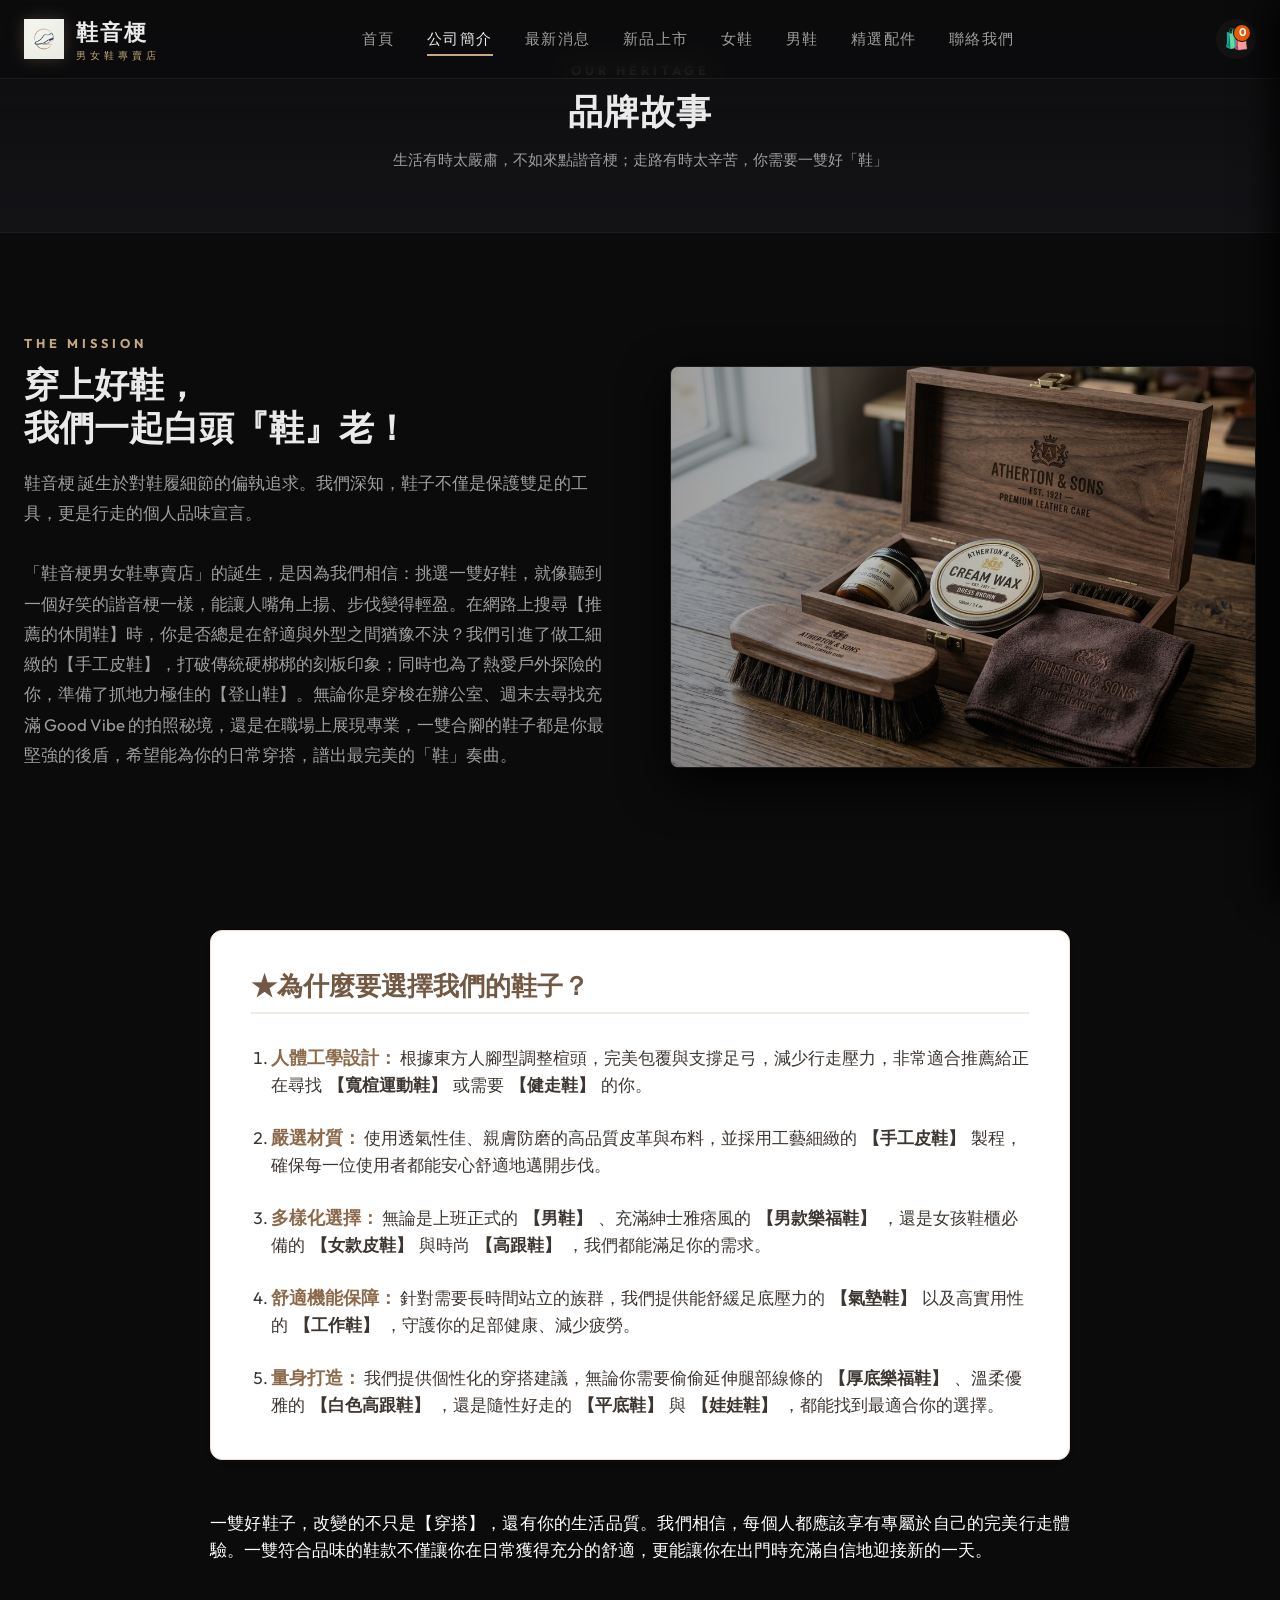
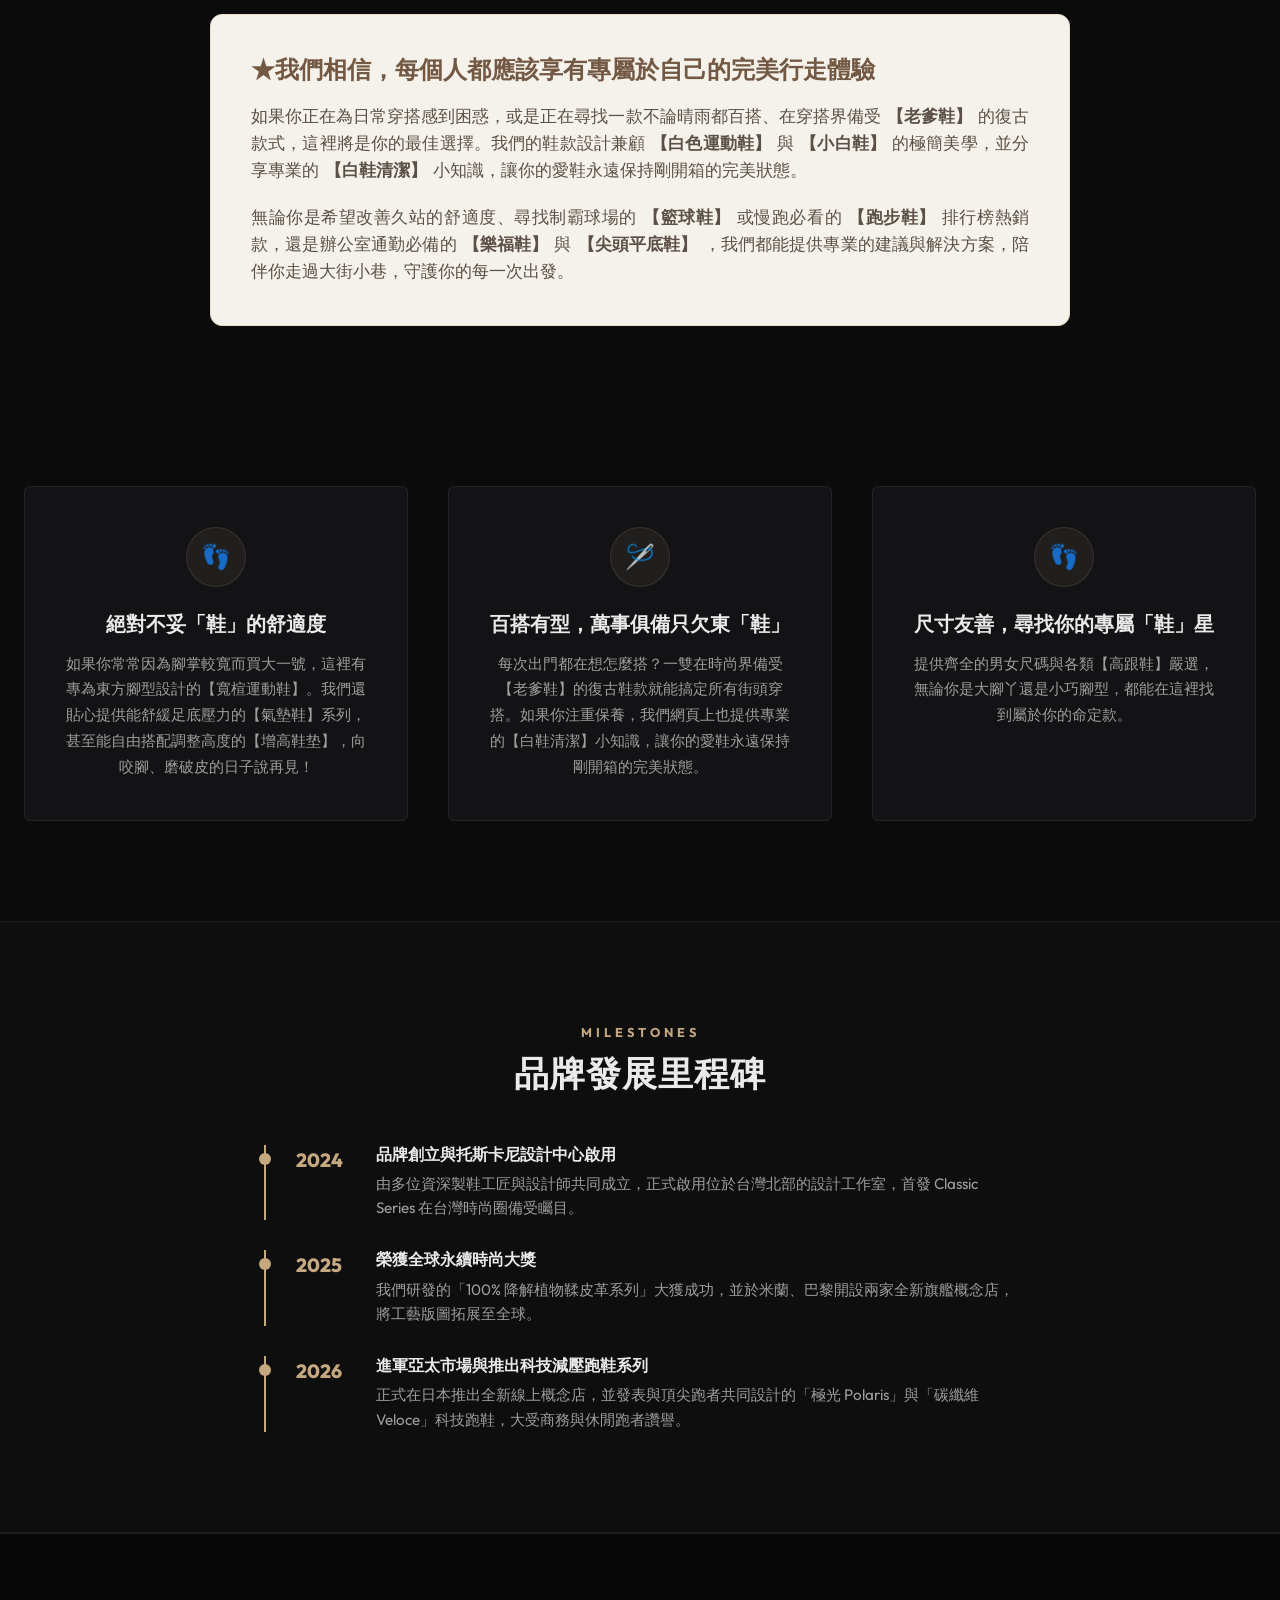
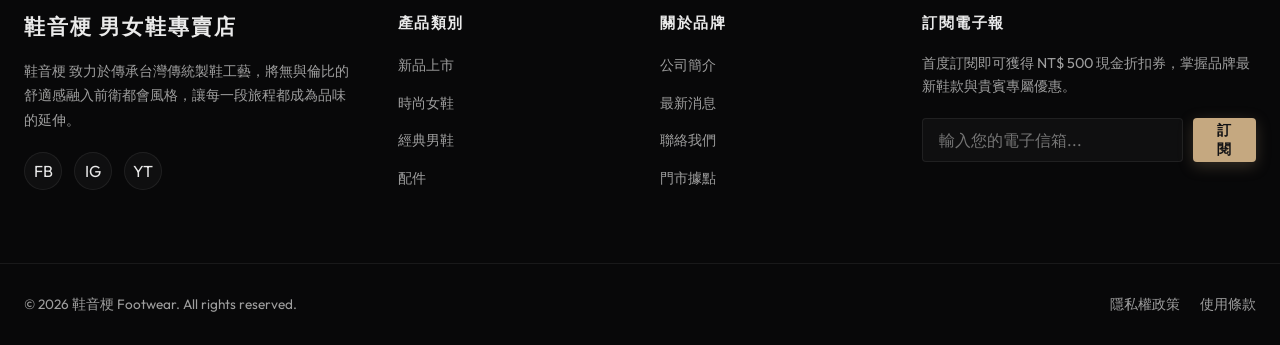
==== commit 48980656: "Add files via upload" ====
--- a/about.html
+++ b/about.html
@@ -77,6 +77,58 @@
         </div>
       </div>
 
+      <main style="max-width: 900px; margin: 0 auto; padding: 50px 20px;">
+
+        <!-- 為什麼選擇我們 / Features Section -->
+        <section style="background-color: #ffffff; padding: 40px; border-radius: 12px; box-shadow: 0 4px 15px rgba(0,0,0,0.02); border: 1px solid #eedfd1; margin-bottom: 50px;">
+            <h2 style="font-size: 1.6rem; color: #735943; margin-top: 0; margin-bottom: 30px; border-bottom: 2px solid #f2eae1; padding-bottom: 10px;">★為什麼要選擇我們的鞋子？</h2>
+            
+            <ol style="padding-left: 20px; margin: 0;">
+                <li style="margin-bottom: 25px; font-size: 1.05rem; color: #3d3630;">
+                    <strong style="color: #8c694a; font-size: 1.1rem;">人體工學設計：</strong> 
+                    根據東方人腳型調整楦頭，完美包覆與支撐足弓，減少行走壓力，非常適合推薦給正在尋找<span style="padding: 2px 6px; border-radius: 4px; font-weight: bold; ;">【寬楦運動鞋】</span>或需要<span style="padding: 2px 6px; border-radius: 4px; font-weight: bold;">【健走鞋】</span>的你。
+                </li>
+                <li style="margin-bottom: 25px; font-size: 1.05rem; color: #3d3630;">
+                    <strong style="color: #8c694a; font-size: 1.1rem;">嚴選材質：</strong> 
+                    使用透氣性佳、親膚防磨的高品質皮革與布料，並採用工藝細緻的<span style="padding: 2px 6px; border-radius: 4px; font-weight: bold;">【手工皮鞋】</span>製程，確保每一位使用者都能安心舒適地邁開步伐。
+                </li>
+                <li style="margin-bottom: 25px; font-size: 1.05rem; color: #3d3630;">
+                    <strong style="color: #8c694a; font-size: 1.1rem;">多樣化選擇：</strong> 
+                    無論是上班正式的<span style="padding: 2px 6px; border-radius: 4px; font-weight: bold;">【男鞋】</span>、充滿紳士雅痞風的<span style="padding: 2px 6px; border-radius: 4px; font-weight: bold;">【男款樂福鞋】</span>，還是女孩鞋櫃必備的<span style="padding: 2px 6px; border-radius: 4px; font-weight: bold;">【女款皮鞋】</span>與時尚<span style="padding: 2px 6px; border-radius: 4px; font-weight: bold;">【高跟鞋】</span>，我們都能滿足你的需求。
+                </li>
+                <li style="margin-bottom: 25px; font-size: 1.05rem; color: #3d3630;">
+                    <strong style="color: #8c694a; font-size: 1.1rem;">舒適機能保障：</strong> 
+                    針對需要長時間站立的族群，我們提供能舒緩足底壓力的<span style="padding: 2px 6px; border-radius: 4px; font-weight: bold;">【氣墊鞋】</span>以及高實用性的<span style="padding: 2px 6px; border-radius: 4px; font-weight: bold;">【工作鞋】</span>，守護你的足部健康、減少疲勞。
+                </li>
+                <li style="margin-bottom: 0; font-size: 1.05rem; color: #3d3630;">
+                    <strong style="color: #8c694a; font-size: 1.1rem;">量身打造：</strong> 
+                    我們提供個性化的穿搭建議，無論你需要偷偷延伸腿部線條的<span style="padding: 2px 6px; border-radius: 4px; font-weight: bold;">【厚底樂福鞋】</span>、溫柔優雅的<span style="padding: 2px 6px; border-radius: 4px; font-weight: bold;">【白色高跟鞋】</span>，還是隨性好走的<span style="padding: 2px 6px; border-radius: 4px; font-weight: bold;">【平底鞋】</span>與<span style="padding: 2px 6px; border-radius: 4px; font-weight: bold;">【娃娃鞋】</span>，都能找到最適合你的選擇。
+                </li>
+            </ol>
+        </section>
+
+        <!-- 中段品牌哲學 / Brand Philosophy -->
+        <section style="margin-bottom: 50px; text-align: justify;">
+            <p style="font-size: 1.05rem; color: #ffffff;">
+                一雙好鞋子，改變的不只是【穿搭】，還有你的生活品質。我們相信，每個人都應該享有專屬於自己的完美行走體驗。一雙符合品味的鞋款不僅讓你在日常獲得充分的舒適，更能讓你在出門時充滿自信地迎接新的一天。
+            </p>
+        </section>
+
+        <!-- 行走體驗專區 / Detail Search Guide -->
+        <section style="background-color: #f5f1eb; padding: 40px; border-radius: 12px; border: 1px solid #e8decb; margin-bottom: 50px;">
+            <h2 style="font-size: 1.5rem; color: #735943; margin-top: 0; margin-bottom: 20px;">★我們相信，每個人都應該享有專屬於自己的完美行走體驗</h2>
+            <p style="font-size: 1.05rem; color: #5a5047; text-align: justify; margin-bottom: 20px;">
+                如果你正在為日常穿搭感到困惑，或是正在尋找一款不論晴雨都百搭、在穿搭界備受<span style="padding: 2px 6px; border-radius: 4px; font-weight: bold;">【老爹鞋】</span>的復古款式，這裡將是你的最佳選擇。我們的鞋款設計兼顧<span style="padding: 2px 6px; border-radius: 4px; font-weight: bold;">【白色運動鞋】</span>與<span style="padding: 2px 6px; border-radius: 4px; font-weight: bold;">【小白鞋】</span>的極簡美學，並分享專業的<span style="padding: 2px 6px; border-radius: 4px; font-weight: bold;">【白鞋清潔】</span>小知識，讓你的愛鞋永遠保持剛開箱的完美狀態。
+            </p>
+            <p style="font-size: 1.05rem; color: #5a5047; text-align: justify; margin-bottom: 0;">
+                無論你是希望改善久站的舒適度、尋找制霸球場的<span style="padding: 2px 6px; border-radius: 4px; font-weight: bold;">【籃球鞋】</span>或慢跑必看的<span style="padding: 2px 6px; border-radius: 4px; font-weight: bold;">【跑步鞋】</span>排行榜熱銷款，還是辦公室通勤必備的<span style="padding: 2px 6px; border-radius: 4px; font-weight: bold;">【樂福鞋】</span>與<span style="padding: 2px 6px; border-radius: 4px; font-weight: bold;">【尖頭平底鞋】</span>，我們都能提供專業的建議與解決方案，陪伴你走過大街小巷，守護你的每一次出發。
+            </p>
+        </section>
+
+    </main>
+
+
+
       <!-- Feature Grid -->
       <div class="about-features">
         <div class="feature-box">
